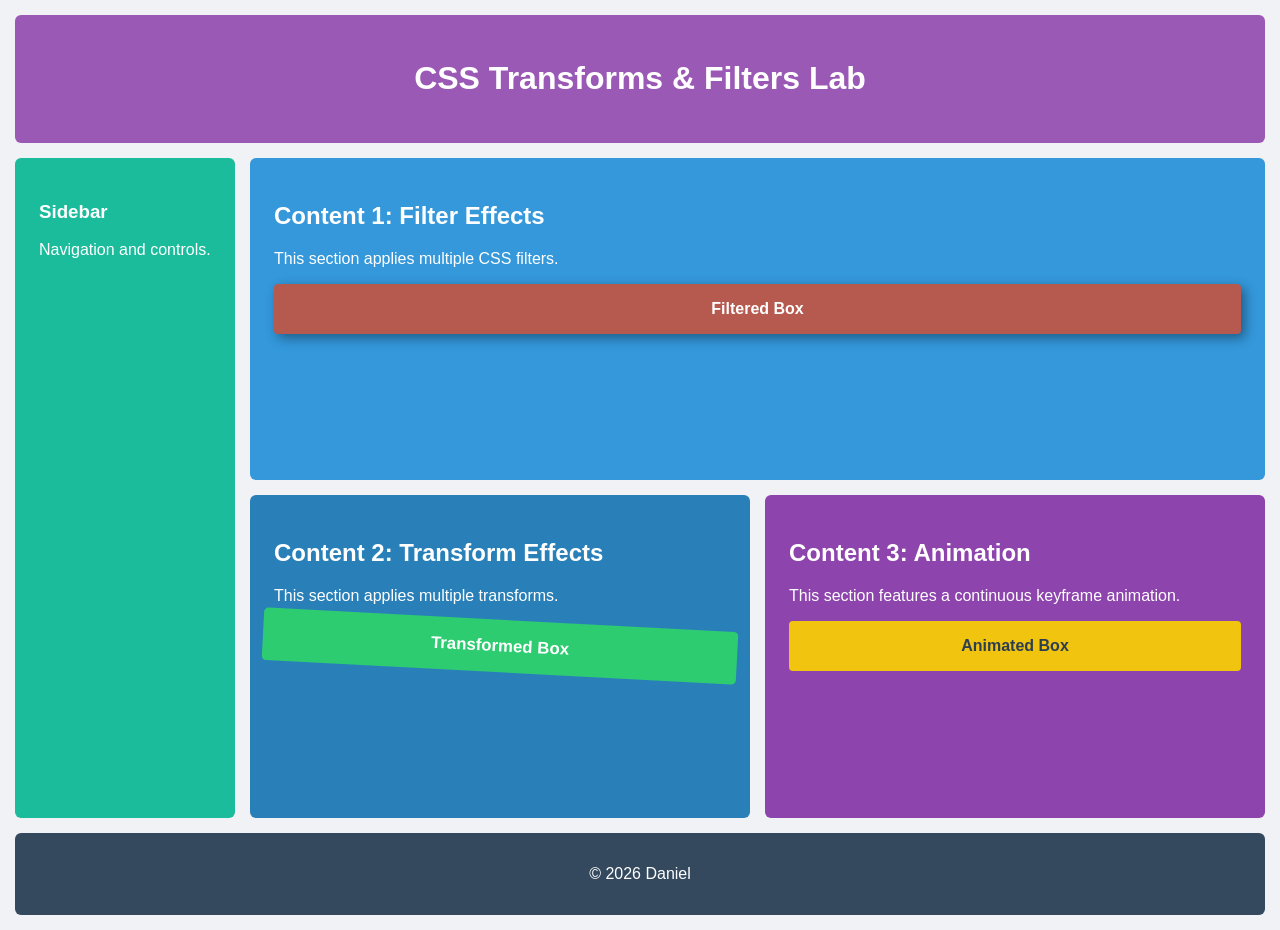
==== index.html @ f3457417 "Add files via upload" ====
<!DOCTYPE html>
<html lang="en">
<head>
    <meta charset="UTF-8">
    <meta name="viewport" content="width=device-width, initial-scale=1.0">
    <title>Practice Activity: CSS Transforms and Filters</title>
    <link rel="stylesheet" href="styles.css">
</head>
<body>

    <header>
        <h1>CSS Transforms & Filters Lab</h1>
    </header>

    <aside>
        <h3>Sidebar</h3>
        <p>Navigation and controls.</p>
    </aside>

    <section id="content-1">
        <h2>Content 1: Filter Effects</h2>
        <p>This section applies multiple CSS filters.</p>
        <div class="filter-box">Filtered Box</div>
    </section>

    <section id="content-2">
        <h2>Content 2: Transform Effects</h2>
        <p>This section applies multiple transforms.</p>
        <div class="transform-box">Transformed Box</div>
    </section>

    <section id="content-3">
        <h2>Content 3: Animation</h2>
        <p>This section features a continuous keyframe animation.</p>
        <div class="animated-box">Animated Box</div>
    </section>

    <footer>
        <p>&copy; 2026 Daniel</p>
    </footer>

</body>
</html>
---- styles.css ----
/* Grid Layout matching the layout diagram */
body {
    display: grid;
    grid-template-areas:
        "header header header"
        "sidebar c1 c1"
        "sidebar c2 c3"
        "footer footer footer";
    grid-template-columns: 220px 1fr 1fr;
    grid-template-rows: auto 1fr 1fr auto;
    gap: 15px;
    padding: 15px;
    min-height: 100vh;
    margin: 0;
    font-family: Arial, sans-serif;
    background-color: #f0f2f5;
}

header {
    grid-area: header;
    background-color: #9b59b6;
    color: white;
    padding: 1.5rem;
    text-align: center;
    border-radius: 6px;
}

aside {
    grid-area: sidebar;
    background-color: #1abc9c;
    color: white;
    padding: 1.5rem;
    border-radius: 6px;
}

#content-1 {
    grid-area: c1;
    background-color: #3498db;
    color: white;
    padding: 1.5rem;
    border-radius: 6px;
}

#content-2 {
    grid-area: c2;
    background-color: #2980b9;
    color: white;
    padding: 1.5rem;
    border-radius: 6px;
}

#content-3 {
    grid-area: c3;
    background-color: #8e44ad;
    color: white;
    padding: 1.5rem;
    border-radius: 6px;
}

footer {
    grid-area: footer;
    background-color: #34495e;
    color: white;
    padding: 1rem;
    text-align: center;
    border-radius: 6px;
}

/* 1. CSS Filter Effects (Applies two filters: grayscale & drop-shadow) */
.filter-box {
    background-color: #e74c3c;
    color: white;
    padding: 1rem;
    text-align: center;
    font-weight: bold;
    border-radius: 4px;
    margin-top: 1rem;
    filter: grayscale(40%) drop-shadow(4px 4px 6px rgba(0,0,0,0.4));
    transition: filter 0.3s ease;
}

.filter-box:hover {
    filter: grayscale(0%) drop-shadow(6px 6px 10px rgba(0,0,0,0.6));
}

/* 2. CSS Transform Effects (Applies two transforms: scale & rotate) */
.transform-box {
    background-color: #2ecc71;
    color: white;
    padding: 1rem;
    text-align: center;
    font-weight: bold;
    border-radius: 4px;
    margin-top: 1rem;
    transform: scale(1.05) rotate(3deg);
    transition: transform 0.3s ease;
}

.transform-box:hover {
    transform: scale(1.12) rotate(-3deg);
}

/* 3. CSS Animation */
@keyframes pulseGlow {
    0% {
        transform: scale(1);
        background-color: #f1c40f;
    }
    50% {
        transform: scale(1.08);
        background-color: #e67e22;
    }
    100% {
        transform: scale(1);
        background-color: #f1c40f;
    }
}

.animated-box {
    color: #2c3e50;
    padding: 1rem;
    text-align: center;
    font-weight: bold;
    border-radius: 4px;
    margin-top: 1rem;
    background-color: #f1c40f;
    animation: pulseGlow 2.5s infinite ease-in-out;
}
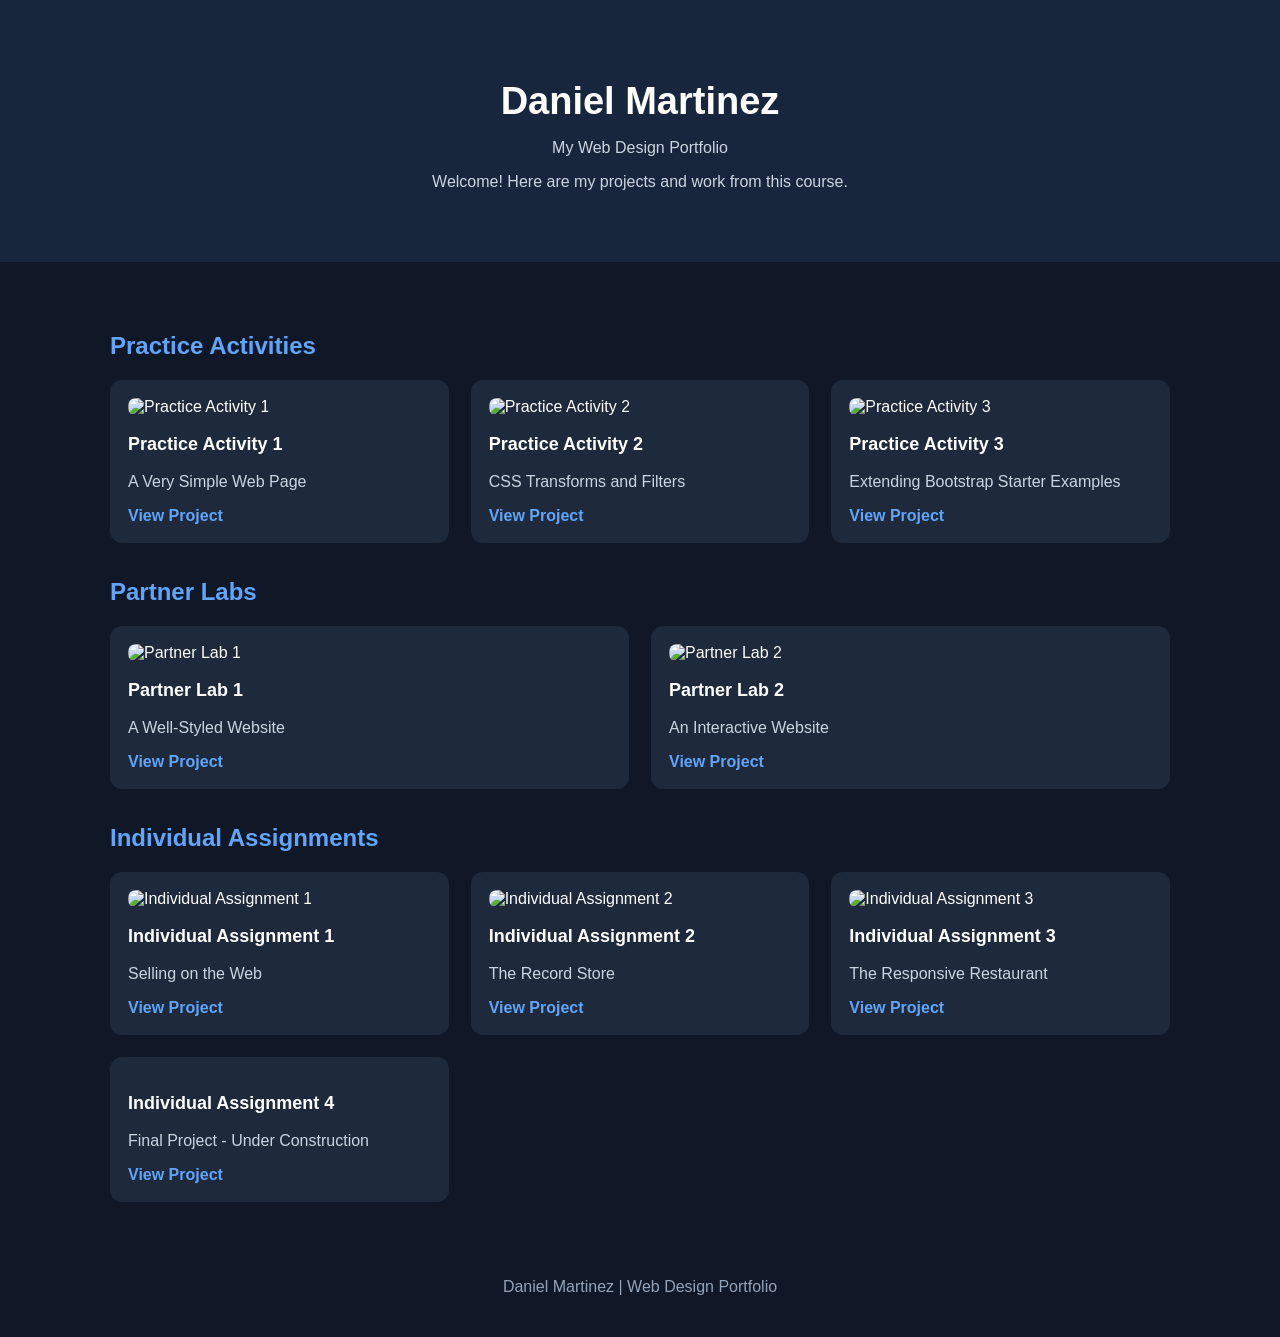
==== commit c3363404: "Update index.html" ====
--- a/index.html
+++ b/index.html
@@ -1,43 +1,186 @@
+
 <!DOCTYPE html>
 <html lang="en">
 <head>
     <meta charset="UTF-8">
     <meta name="viewport" content="width=device-width, initial-scale=1.0">
-    <title>Practice Activity: CSS Transforms and Filters</title>
-    <link rel="stylesheet" href="styles.css">
+    <title>Daniel Martinez | Web Design Portfolio</title>
+
+    <style>
+        * {
+            box-sizing: border-box;
+        }
+
+        body {
+            margin: 0;
+            font-family: Arial, sans-serif;
+            background: #101827;
+            color: white;
+        }
+
+        header {
+            text-align: center;
+            padding: 55px 20px;
+            background: #17263d;
+        }
+
+        header h1 {
+            font-size: 38px;
+            margin-bottom: 10px;
+        }
+
+        header p {
+            color: #cbd5e1;
+        }
+
+        main {
+            max-width: 1100px;
+            margin: auto;
+            padding: 35px 20px;
+        }
+
+        h2 {
+            color: #60a5fa;
+            margin-top: 35px;
+        }
+
+        .projects {
+            display: grid;
+            grid-template-columns: repeat(auto-fit, minmax(250px, 1fr));
+            gap: 22px;
+        }
+
+        .card {
+            background: #1e293b;
+            padding: 18px;
+            border-radius: 12px;
+        }
+
+        .card img {
+            width: 100%;
+            height: 160px;
+            object-fit: cover;
+            border-radius: 8px;
+        }
+
+        .card h3 {
+            font-size: 18px;
+        }
+
+        .card p {
+            color: #cbd5e1;
+        }
+
+        a {
+            color: #60a5fa;
+            font-weight: bold;
+            text-decoration: none;
+        }
+
+        a:hover {
+            text-decoration: underline;
+        }
+
+        footer {
+            text-align: center;
+            padding: 25px;
+            color: #94a3b8;
+        }
+    </style>
 </head>
+
 <body>
 
-    <header>
-        <h1>CSS Transforms & Filters Lab</h1>
-    </header>
+<header>
+    <h1>Daniel Martinez</h1>
+    <p>My Web Design Portfolio</p>
+    <p>Welcome! Here are my projects and work from this course.</p>
+</header>
 
-    <aside>
-        <h3>Sidebar</h3>
-        <p>Navigation and controls.</p>
-    </aside>
+<main>
 
-    <section id="content-1">
-        <h2>Content 1: Filter Effects</h2>
-        <p>This section applies multiple CSS filters.</p>
-        <div class="filter-box">Filtered Box</div>
-    </section>
+    <h2>Practice Activities</h2>
+    <div class="projects">
 
-    <section id="content-2">
-        <h2>Content 2: Transform Effects</h2>
-        <p>This section applies multiple transforms.</p>
-        <div class="transform-box">Transformed Box</div>
-    </section>
+        <div class="card">
+            <img src="screenshots/practice1.png" alt="Practice Activity 1">
+            <h3>Practice Activity 1</h3>
+            <p>A Very Simple Web Page</p>
+            <a href="practice1/index.html">View Project</a>
+        </div>
 
-    <section id="content-3">
-        <h2>Content 3: Animation</h2>
-        <p>This section features a continuous keyframe animation.</p>
-        <div class="animated-box">Animated Box</div>
-    </section>
+        <div class="card">
+            <img src="screenshots/practice2.png" alt="Practice Activity 2">
+            <h3>Practice Activity 2</h3>
+            <p>CSS Transforms and Filters</p>
+            <a href="practice2/index.html">View Project</a>
+        </div>
 
-    <footer>
-        <p>&copy; 2026 Daniel</p>
-    </footer>
+        <div class="card">
+            <img src="screenshots/practice3.png" alt="Practice Activity 3">
+            <h3>Practice Activity 3</h3>
+            <p>Extending Bootstrap Starter Examples</p>
+            <a href="practice3/album/index.html">View Project</a>
+        </div>
+
+    </div>
+
+    <h2>Partner Labs</h2>
+    <div class="projects">
+
+        <div class="card">
+            <img src="screenshots/partnerlab1.png" alt="Partner Lab 1">
+            <h3>Partner Lab 1</h3>
+            <p>A Well-Styled Website</p>
+            <a href="partnerlab1/index.html">View Project</a>
+        </div>
+
+        <div class="card">
+            <img src="screenshots/partnerlab2.png" alt="Partner Lab 2">
+            <h3>Partner Lab 2</h3>
+            <p>An Interactive Website</p>
+            <a href="partnerlab2/index.html">View Project</a>
+        </div>
+
+    </div>
+
+    <h2>Individual Assignments</h2>
+    <div class="projects">
+
+        <div class="card">
+            <img src="screenshots/individual1.png" alt="Individual Assignment 1">
+            <h3>Individual Assignment 1</h3>
+            <p>Selling on the Web</p>
+            <a href="individual1/index.html">View Project</a>
+        </div>
+
+        <div class="card">
+            <img src="screenshots/individual2.png" alt="Individual Assignment 2">
+            <h3>Individual Assignment 2</h3>
+            <p>The Record Store</p>
+            <a href="individual2/index.html">View Project</a>
+        </div>
+
+        <div class="card">
+            <img src="screenshots/individual3.png" alt="Individual Assignment 3">
+            <h3>Individual Assignment 3</h3>
+            <p>The Responsive Restaurant</p>
+            <a href="individual3/index.html">View Project</a>
+        </div>
+
+        <div class="card">
+            <h3>Individual Assignment 4</h3>
+            <p>Final Project - Under Construction</p>
+            <a href="individual4/index.html">View Project</a>
+        </div>
+
+    </div>
+
+</main>
+
+<footer>
+    <p>Daniel Martinez | Web Design Portfolio</p>
+</footer>
 
 </body>
-</html>+</html>
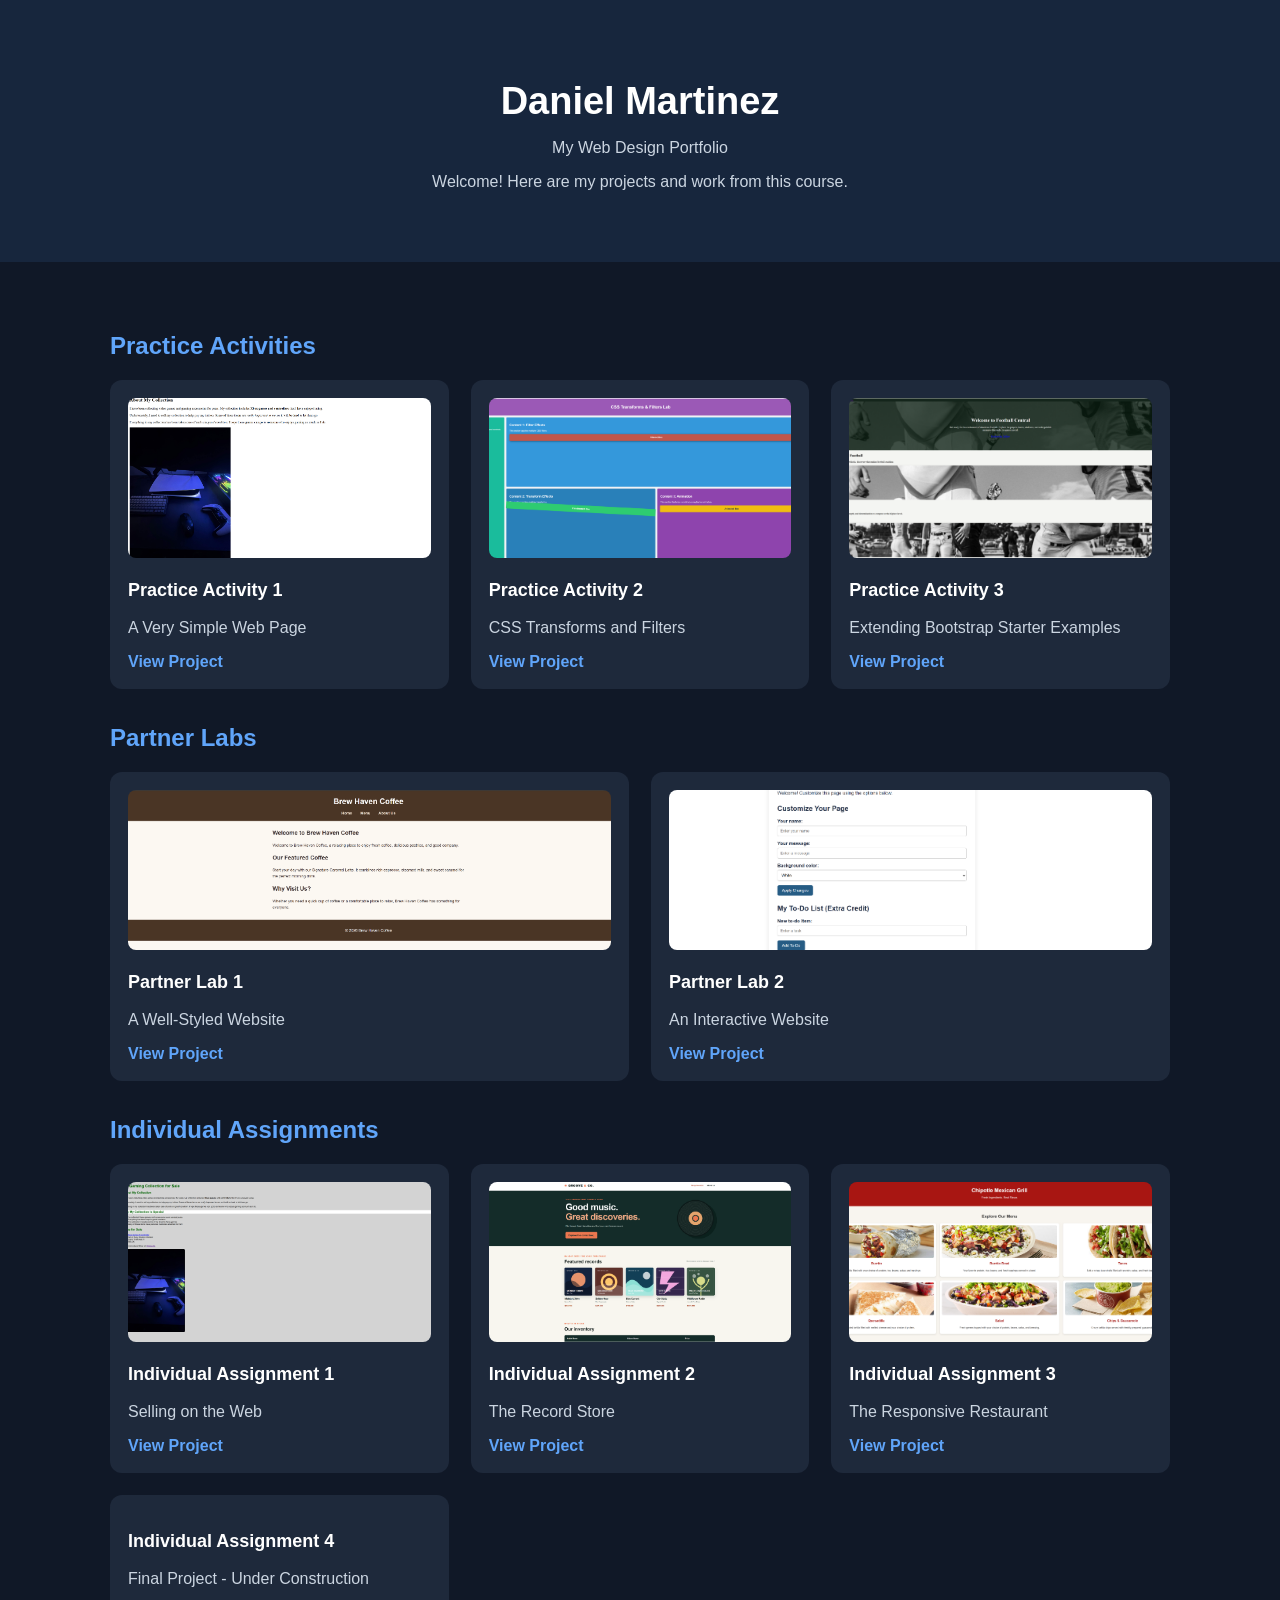
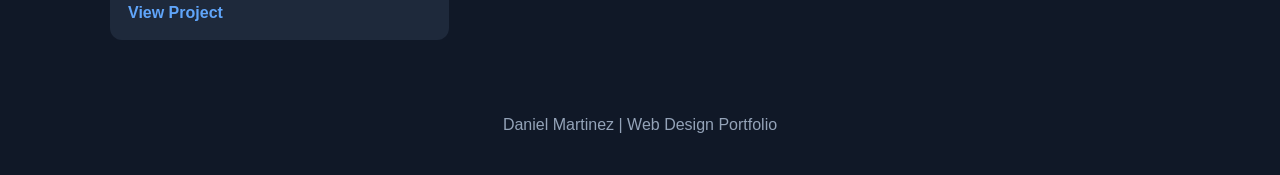
==== commit 2f30836f: "Update index.html" ====
--- a/index.html
+++ b/index.html
@@ -103,21 +103,21 @@
     <div class="projects">
 
         <div class="card">
-            <img src="screenshots/practice1.png" alt="Practice Activity 1">
+            <img src="practice1.png" alt="Practice Activity 1">
             <h3>Practice Activity 1</h3>
             <p>A Very Simple Web Page</p>
             <a href="practice1/index.html">View Project</a>
         </div>
 
         <div class="card">
-            <img src="screenshots/practice2.png" alt="Practice Activity 2">
+            <img src="practice2.png" alt="Practice Activity 2">
             <h3>Practice Activity 2</h3>
             <p>CSS Transforms and Filters</p>
             <a href="practice2/index.html">View Project</a>
         </div>
 
         <div class="card">
-            <img src="screenshots/practice3.png" alt="Practice Activity 3">
+            <img src="practice3.png" alt="Practice Activity 3">
             <h3>Practice Activity 3</h3>
             <p>Extending Bootstrap Starter Examples</p>
             <a href="practice3/album/index.html">View Project</a>
@@ -129,14 +129,14 @@
     <div class="projects">
 
         <div class="card">
-            <img src="screenshots/partnerlab1.png" alt="Partner Lab 1">
+            <img src="partnerlab1.png" alt="Partner Lab 1">
             <h3>Partner Lab 1</h3>
             <p>A Well-Styled Website</p>
             <a href="partnerlab1/index.html">View Project</a>
         </div>
 
         <div class="card">
-            <img src="screenshots/partnerlab2.png" alt="Partner Lab 2">
+            <img src="partnerlab2.png" alt="Partner Lab 2">
             <h3>Partner Lab 2</h3>
             <p>An Interactive Website</p>
             <a href="partnerlab2/index.html">View Project</a>
@@ -148,21 +148,21 @@
     <div class="projects">
 
         <div class="card">
-            <img src="screenshots/individual1.png" alt="Individual Assignment 1">
+            <img src="individual1.png" alt="Individual Assignment 1">
             <h3>Individual Assignment 1</h3>
             <p>Selling on the Web</p>
             <a href="individual1/index.html">View Project</a>
         </div>
 
         <div class="card">
-            <img src="screenshots/individual2.png" alt="Individual Assignment 2">
+            <img src="individual2.png" alt="Individual Assignment 2">
             <h3>Individual Assignment 2</h3>
             <p>The Record Store</p>
             <a href="individual2/index.html">View Project</a>
         </div>
 
         <div class="card">
-            <img src="screenshots/individual3.png" alt="Individual Assignment 3">
+            <img src="individual3.png" alt="Individual Assignment 3">
             <h3>Individual Assignment 3</h3>
             <p>The Responsive Restaurant</p>
             <a href="individual3/index.html">View Project</a>
